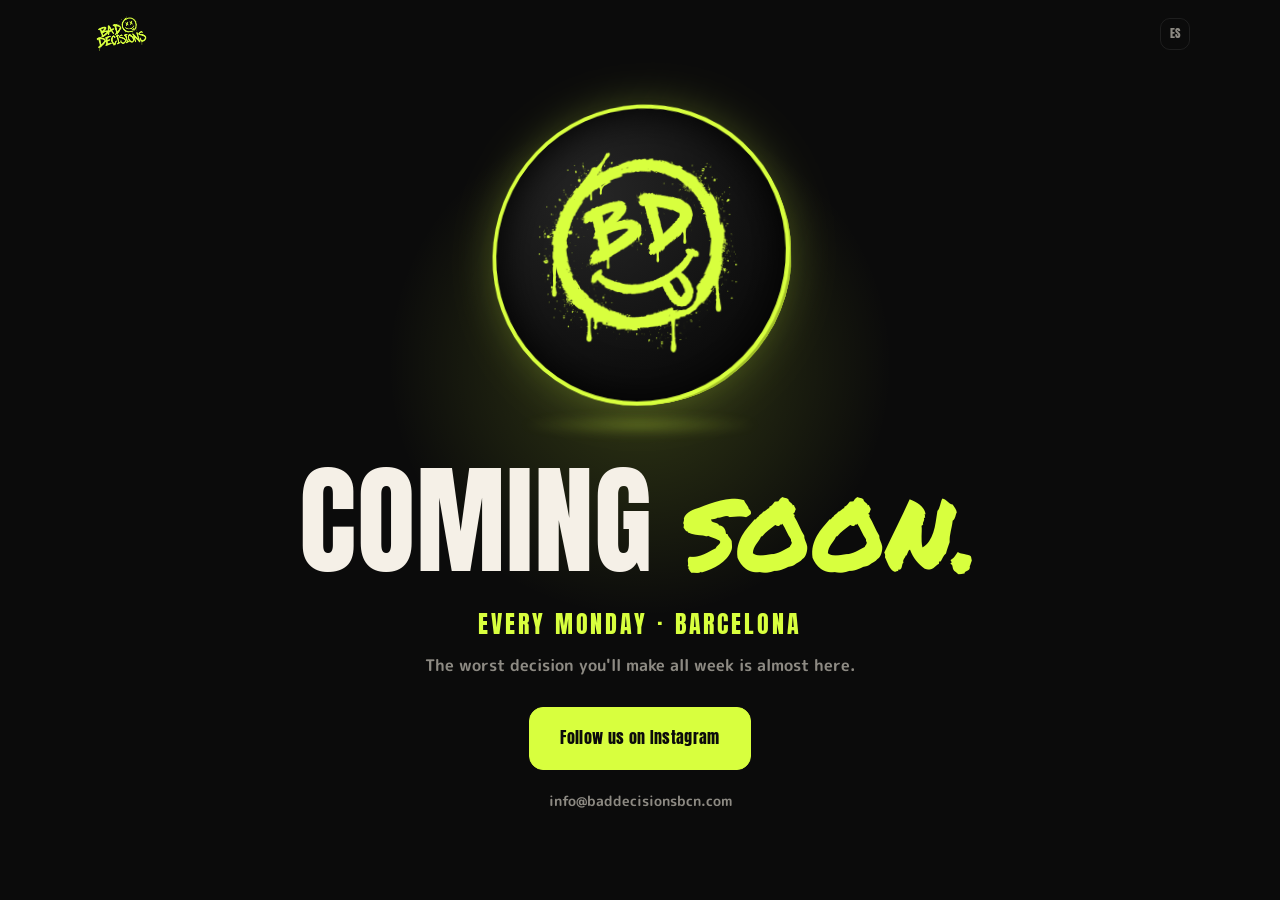
==== public/index.html @ 38d83b8d "Contact section on Info page, email in footer, JSON-LD and llms.txt Co-Authored-By: Claude Opus 5.5 " ====
<!doctype html>
<html lang="en" data-tickets="./#tickets">
<head>
<meta charset="utf-8">
<meta name="viewport" content="width=device-width,initial-scale=1">
<title>Bad Decisions · Monday nights in Barcelona · Coming soon</title>
<meta name="description" content="Bad Decisions: a new Monday night party in Barcelona. Throwbacks, bad decisions and good stories. Coming soon. Follow us on Instagram.">
<link rel="canonical" href="https://baddecisionsbcn.com/">
<link rel="alternate" hreflang="en" href="https://baddecisionsbcn.com/">
<link rel="alternate" hreflang="es" href="https://baddecisionsbcn.com/es/">
<link rel="alternate" hreflang="x-default" href="https://baddecisionsbcn.com/">
<meta name="theme-color" content="#0B0B0B">
<link rel="icon" type="image/png" sizes="32x32" href="assets/img/favicon-32.png">
<link rel="icon" type="image/png" sizes="192x192" href="assets/img/favicon-192.png">
<link rel="apple-touch-icon" href="assets/img/apple-touch-icon.png">
<meta property="og:type" content="website">
<meta property="og:site_name" content="Bad Decisions">
<meta property="og:locale" content="en_GB">
<meta property="og:url" content="https://baddecisionsbcn.com/">
<meta property="og:title" content="Bad Decisions · Monday nights in Barcelona · Coming soon">
<meta property="og:description" content="Bad Decisions: a new Monday night party in Barcelona. Throwbacks, bad decisions and good stories. Coming soon. Follow us on Instagram.">
<meta property="og:image" content="https://baddecisionsbcn.com/assets/img/og-image.png">
<meta property="og:image:width" content="1200"><meta property="og:image:height" content="630">
<meta name="twitter:card" content="summary_large_image">
<link rel="preload" href="assets/fonts/anton-400.woff2" as="font" type="font/woff2" crossorigin>
<link rel="preload" href="assets/fonts/mplus-rounded-700.woff2" as="font" type="font/woff2" crossorigin>
<link rel="stylesheet" href="assets/site.css">
<script type="application/ld+json">
{
 "@context": "https://schema.org",
 "@graph": [
  {
   "@type": "Organization",
   "@id": "https://baddecisionsbcn.com/#org",
   "name": "Bad Decisions",
   "url": "https://baddecisionsbcn.com/",
   "logo": "https://baddecisionsbcn.com/assets/img/logo-acid.png",
   "sameAs": [
    "https://www.instagram.com/baddecisionsbcn/"
   ],
   "slogan": "Bad decisions, good stories.",
   "email": "info@baddecisionsbcn.com",
   "contactPoint": {
    "@type": "ContactPoint",
    "contactType": "customer support",
    "email": "info@baddecisionsbcn.com",
    "availableLanguage": [
     "en",
     "es"
    ]
   }
  },
  {
   "@type": "WebSite",
   "@id": "https://baddecisionsbcn.com/#web",
   "name": "Bad Decisions",
   "url": "https://baddecisionsbcn.com/",
   "inLanguage": [
    "en",
    "es"
   ],
   "publisher": {
    "@id": "https://baddecisionsbcn.com/#org"
   }
  }
 ]
}
</script>
</head>
<body>
<header class="nav" id="nav">
  <div class="wrap">
    <span class="nav-logo"><img src="assets/img/logo-acid.png" alt="Bad Decisions" width="1000" height="600"></span>
    <a class="lang" style="margin-left:auto" href="es/" hreflang="es" lang="es" aria-label="Ver en castellano">ES</a>
  </div>
</header>
<main>
<section class="hero soon">
  <div class="floor" aria-hidden="true"></div>
  <div class="halo" aria-hidden="true"></div>
  <div class="wrap hero-inner">
    <div class="scene" id="scene" aria-label="3D Bad Decisions coin, drag to spin" role="img">
      <div class="coin" id="coin">
        <div class="face front"><img src="assets/img/smile-acid.png" alt="" width="650" height="640"></div>
        <div class="face back"><img src="assets/img/logo-acid.png" alt="" width="1000" height="600"></div>
      </div>
    </div>
    <div class="shadow" aria-hidden="true"></div>
    <h1>Coming <span class="brush">soon.</span></h1>
    <p class="soon-sub">Every Monday · Barcelona</p>
    <p class="soon-tag">The worst decision you'll make all week is almost here.</p>
    <div class="ctas"><a class="btn btn-list btn-xl" href="https://www.instagram.com/baddecisionsbcn/" target="_blank" rel="noopener">Follow us on Instagram</a></div>
    <p class="soon-mail"><a href="mailto:info@baddecisionsbcn.com">info@baddecisionsbcn.com</a></p>
  </div>
</section>
</main>
<script src="assets/site.js" defer></script>
</body>
</html>
---- public/assets/site.css ----
@font-face{font-family:'Anton';src:url(fonts/anton-400.woff2) format('woff2');font-weight:400;font-style:normal;font-display:swap}
@font-face{font-family:'M PLUS Rounded 1c';src:url(fonts/mplus-rounded-500.woff2) format('woff2');font-weight:500;font-style:normal;font-display:swap}
@font-face{font-family:'M PLUS Rounded 1c';src:url(fonts/mplus-rounded-700.woff2) format('woff2');font-weight:700;font-style:normal;font-display:swap}
@font-face{font-family:'M PLUS Rounded 1c';src:url(fonts/mplus-rounded-800.woff2) format('woff2');font-weight:800;font-style:normal;font-display:swap}
/* Accent font: Permanent Marker (Google Fonts, SIL Open Font License) */
@font-face{font-family:'BD Brush';src:url(fonts/permanent-marker-400.woff2) format('woff2');font-weight:400;font-style:normal;font-display:swap}
:root{
  --acid:#D8FF3E; --acid-d:#8FAA1F; --bg:#0B0B0B; --card:#151515; --line:#ffffff14; --cream:#F5F0E7; --mute:#8d8a83;
  --head:'Anton','Impact','Arial Narrow',sans-serif; --body:'M PLUS Rounded 1c',system-ui,sans-serif; --brush:'BD Brush','Anton','Impact',sans-serif;
}
*{box-sizing:border-box;margin:0;padding:0}
html{scroll-behavior:smooth;scroll-padding-top:72px}
body{background:var(--bg);color:var(--cream);font-family:var(--body);font-weight:700;line-height:1.6;overflow-x:hidden;font-synthesis:none;-webkit-font-smoothing:antialiased}
img{max-width:100%;height:auto;display:block}
[hidden]{display:none!important}
a{color:inherit}
button,input,select{font:inherit}
.wrap{width:min(1100px,100% - 32px);margin-inline:auto}
::selection{background:var(--acid);color:#000}

/* buttons */
.btn{display:inline-flex;align-items:center;justify-content:center;gap:.5em;border:1.5px solid var(--acid);background:transparent;color:var(--acid);
  font-family:var(--head);font-weight:400;font-size:.9rem;letter-spacing:.02em;padding:.95em 1.5em;border-radius:14px;cursor:pointer;text-decoration:none;
  transition:transform .2s,box-shadow .2s,background .2s,color .2s}
.btn:hover{transform:translateY(-2px);box-shadow:0 10px 30px -10px #d8ff3e88}
.btn:disabled{opacity:.3;cursor:not-allowed;transform:none;box-shadow:none}
.btn-list{background:var(--acid);color:#0b0b0b}
.btn-ticket{border-color:#ffffff40;color:var(--cream)}
.btn-ticket:hover{border-color:var(--cream)}
.btn-ghost{border-color:transparent;color:var(--mute)}
.btn-ghost:hover{color:var(--cream);box-shadow:none}
.btn-xl{font-size:1rem;padding:1.1em 1.9em}

/* nav */
.nav{position:fixed;inset:0 0 auto 0;z-index:50;transition:background .3s,border-color .3s;border-bottom:1px solid transparent}
.nav.solid{background:#0b0b0bdd;backdrop-filter:blur(10px);border-color:var(--line)}
.nav .wrap{display:flex;align-items:center;gap:20px;height:68px}
.nav-logo img{height:38px;width:auto}
.nav-links{display:flex;gap:26px;list-style:none;margin-left:auto}
.nav-links a{text-decoration:none;font-size:.9rem;color:var(--mute)}
.nav-links a:hover{color:var(--cream)}
.nav .btn{padding:.6em 1.1em;font-size:.8rem}
@media(max-width:760px){.nav-links{display:none}.nav .btn{margin-left:auto}}

/* hero */
.hero{position:relative;min-height:100svh;display:grid;place-items:center;overflow:hidden;isolation:isolate;padding:100px 0 60px}
.floor{position:absolute;left:-50%;right:-50%;bottom:-10%;height:62%;z-index:-2;transform:perspective(360px) rotateX(72deg);transform-origin:bottom;
  background-image:linear-gradient(#d8ff3e99 1.5px,transparent 1.5px),linear-gradient(90deg,#d8ff3e99 1.5px,transparent 1.5px);background-size:70px 70px;
  animation:floor 2.4s linear infinite;-webkit-mask-image:linear-gradient(to top,#000 25%,transparent 95%);mask-image:linear-gradient(to top,#000 25%,transparent 95%)}
@media(max-height:960px){.scroll{display:none}}
@keyframes floor{to{background-position:0 70px}}
.halo{position:absolute;z-index:-1;width:min(720px,120vw);aspect-ratio:1;border-radius:50%;background:radial-gradient(closest-side,#d8ff3e30,transparent 70%);top:50%;left:50%;translate:-50% -58%}
.hero-inner{text-align:center;display:flex;flex-direction:column;align-items:center}

/* 3D coin */
.scene{width:min(300px,64vw);aspect-ratio:1;perspective:1100px;cursor:grab;touch-action:pan-y;margin-bottom:26px}
.scene:active{cursor:grabbing}
.coin{position:relative;width:100%;height:100%;transform-style:preserve-3d;will-change:transform}
.coin > *{position:absolute;inset:0;border-radius:50%;backface-visibility:hidden}
.face{display:grid;place-items:center;background:radial-gradient(circle at 35% 30%,#262626,#0d0d0d 70%);border:4px solid var(--acid);
  box-shadow:inset 0 0 40px #000,0 0 50px -10px #d8ff3e66}
.face img{width:78%}
.face.back img{width:86%}
.edge{background:var(--acid-d);backface-visibility:visible!important}
.edge:nth-child(odd){background:#a6c52a}
.shadow{width:min(240px,50vw);height:22px;border-radius:50%;background:radial-gradient(closest-side,#d8ff3e40,transparent);margin:-12px auto 22px;filter:blur(4px);animation:breathe 3s ease-in-out infinite}
@keyframes breathe{50%{transform:scale(.8);opacity:.6}}
.hint{font-size:.72rem;color:var(--mute);letter-spacing:.1em;text-transform:uppercase;margin-bottom:22px}

.hero h1{font-family:var(--head);font-weight:400;font-size:clamp(2.8rem,8.5vw,6rem);line-height:1.04;letter-spacing:.005em;text-transform:uppercase;max-width:16ch}
.hero h1 span{color:var(--acid)}
.meta{display:flex;gap:10px;flex-wrap:wrap;justify-content:center;margin:22px 0 28px}
.chip{border:1px solid var(--line);background:#ffffff08;border-radius:999px;padding:8px 14px;font-size:.85rem}
.chip b{color:var(--acid);font-weight:700}
.ctas{display:flex;gap:12px;flex-wrap:wrap;justify-content:center}
.countdown{display:flex;gap:18px;justify-content:center;margin-top:30px;font-family:var(--head)}
.countdown div{text-align:center}
.countdown b{display:block;font-size:1.6rem;font-weight:700}
.countdown small{font-family:var(--body);font-size:.66rem;color:var(--mute);letter-spacing:.14em}
.scroll{position:absolute;bottom:22px;left:50%;translate:-50% 0;width:22px;height:36px;border:1.5px solid #ffffff40;border-radius:12px}
.scroll::after{content:"";position:absolute;left:50%;top:7px;width:4px;height:8px;border-radius:2px;background:var(--acid);translate:-50% 0;animation:sc 1.6s infinite}
@keyframes sc{to{transform:translateY(12px);opacity:0}}
@media (prefers-reduced-motion:reduce){.floor,.shadow,.scroll::after{animation:none}}

/* sections */
section{padding:110px 0 20px}
.eyebrow{font-size:.75rem;letter-spacing:.18em;text-transform:uppercase;color:var(--acid);font-weight:700}
.h2{font-family:var(--head);font-weight:400;font-size:clamp(2.4rem,6vw,4.2rem);line-height:1.08;letter-spacing:.005em;margin:10px 0 36px;text-transform:uppercase}
.h2 span{color:var(--mute)}
.js-reveal .reveal{opacity:0;transform:translateY(30px) rotateX(12deg);transition:opacity .7s,transform .7s}
.js-reveal .reveal.in{opacity:1;transform:none}
.tilt{transform-style:preserve-3d;transition:transform .25s ease-out}

/* steps */
.steps{display:grid;grid-template-columns:repeat(3,1fr);gap:18px;perspective:1000px}
@media(max-width:820px){.steps{grid-template-columns:1fr}}
.step{background:var(--card);border:1px solid var(--line);border-radius:22px;padding:28px;position:relative;overflow:hidden}
.step .n{font-family:var(--head);font-weight:400;font-size:4rem;line-height:1;color:transparent;-webkit-text-stroke:1.5px var(--acid);transform:translateZ(40px)}
.step h3{font-family:var(--head);font-weight:400;font-size:1.15rem;margin:14px 0 6px;transform:translateZ(30px)}
.step p{color:var(--mute);font-size:.95rem;transform:translateZ(20px)}
.step a{color:var(--acid);font-weight:700;text-decoration:none;font-size:.9rem;display:inline-block;margin-top:14px}
.step::after{content:"";position:absolute;inset:auto -40px -40px auto;width:140px;height:140px;border-radius:50%;background:radial-gradient(closest-side,#d8ff3e22,transparent)}

/* dates */
.dates{display:grid;grid-template-columns:1.15fr 1fr;gap:24px;align-items:start}
@media(max-width:900px){.dates{grid-template-columns:1fr}}
#event-list{display:grid;gap:10px;perspective:1000px}
.ev{display:grid;grid-template-columns:64px 1fr auto;gap:16px;align-items:center;background:var(--card);border:1px solid var(--line);border-radius:18px;padding:14px 16px}
.ev:hover{border-color:#d8ff3e55}
@media(max-width:560px){.ev{grid-template-columns:56px 1fr}.ev-actions{grid-column:1/-1}.ev-actions .btn{flex:1}}
.ev-date{display:flex;flex-direction:column;align-items:center;line-height:1;background:#0b0b0b;border-radius:12px;padding:8px 0;border:1px solid var(--line)}
.ev-dow{font-size:.6rem;letter-spacing:.14em;color:var(--mute)}
.ev-day{font-family:var(--head);font-weight:400;font-size:1.5rem;color:var(--acid);margin:3px 0}
.ev-mon{font-size:.62rem;letter-spacing:.14em}
.ev-name{font-family:var(--head);font-weight:400;font-size:1rem}
.ev-name small{font-family:var(--body);font-size:.65rem;color:var(--mute);border:1px solid var(--line);border-radius:999px;padding:1px 7px;vertical-align:middle}
.ev-tag{font-size:.85rem;color:var(--mute)}
.ev-meta{font-size:.75rem;color:var(--mute)}
.ev-meta span{color:var(--acid);font-weight:700}
.ev-actions{display:flex;gap:8px}
.ev .btn{font-size:.72rem;padding:.7em 1em;border-radius:10px}
.ev.is-tbc{opacity:.5}

.cal-card{background:var(--card);border:1px solid var(--line);border-radius:22px;padding:20px;position:sticky;top:90px}
.cal-head{display:flex;align-items:center;justify-content:space-between;margin-bottom:14px}
.cal-title{font-family:var(--head);font-weight:400;font-size:1.15rem}
.cal-title span{color:var(--mute);font-weight:500}
.cal-nav{width:38px;height:38px;border-radius:12px;border:1px solid var(--line);background:#0b0b0b;color:var(--cream);cursor:pointer}
.cal-nav:hover:not(:disabled){border-color:var(--acid);color:var(--acid)}
.cal-nav:disabled{opacity:.25;cursor:default}
.cal-grid{display:grid;grid-template-columns:repeat(7,1fr);gap:4px}
.cal-dow{text-align:center;font-size:.62rem;letter-spacing:.1em;color:var(--mute);padding:4px 0}
.cal-dow.is-mon{color:var(--acid)}
.cal-day{aspect-ratio:1;border:0;border-radius:10px;background:none;color:#ffffff30;display:grid;place-items:center;font-size:.85rem;min-width:0}
.cal-day .lbl{display:none}
.cal-day.is-event{color:var(--cream);background:#ffffff0d;cursor:pointer;transition:transform .2s,background .2s}
.cal-day.is-event:hover{transform:translateY(-2px) scale(1.08);background:#d8ff3e33}
.cal-day.is-special{background:var(--acid);color:#0b0b0b;font-weight:700}
.cal-day.is-tbc{background:repeating-linear-gradient(45deg,#d8ff3e66 0 4px,transparent 4px 8px)}
.cal-day.is-selected{box-shadow:0 0 0 2px var(--bg),0 0 0 4px var(--acid)}
#event-detail{border-top:1px solid var(--line);margin-top:16px;padding-top:16px}
.det-kicker{font-size:.7rem;letter-spacing:.12em;color:var(--acid);text-transform:uppercase;font-weight:700}
.det-name{font-family:var(--head);font-weight:400;font-size:1.5rem;margin:6px 0 2px}
.det-name small{font-family:var(--body);font-size:.7rem;color:var(--mute);border:1px solid var(--line);border-radius:999px;padding:1px 8px;vertical-align:middle}
.det-tag{color:var(--cream)}
.det-note{color:var(--mute);font-size:.88rem}
.det-count{font-size:.85rem;color:var(--mute);margin-top:8px}
.det-count b{color:var(--acid)}
.det-actions{display:flex;flex-wrap:wrap;gap:8px;margin-top:14px}
.det-actions .btn{font-size:.75rem;padding:.75em 1.1em;border-radius:10px}

/* tickets / prices */
.price-card{background:linear-gradient(160deg,#171717,#0e0e0e);border:1px solid var(--line);border-radius:28px;padding:clamp(22px,5vw,48px);position:relative;overflow:hidden}
.price-card::before{content:"";position:absolute;width:420px;height:420px;right:-160px;top:-160px;border-radius:50%;background:radial-gradient(closest-side,#d8ff3e1f,transparent)}
.prices{display:grid;grid-template-columns:repeat(3,1fr);gap:14px;margin:6px 0 28px;perspective:1000px}
@media(max-width:820px){.prices{grid-template-columns:1fr}}
.price{background:#0b0b0b;border:1px solid var(--line);border-radius:20px;padding:22px}
.price.is-hot{border-color:var(--acid);box-shadow:0 0 40px -18px #d8ff3e88}
.price small{font-size:.7rem;letter-spacing:.14em;text-transform:uppercase;color:var(--mute);font-weight:700}
.price b{display:block;font-family:var(--head);font-weight:400;font-size:clamp(1.8rem,4vw,2.4rem);color:var(--acid);line-height:1.1;margin:8px 0 6px}
.price p{color:var(--mute);font-size:.9rem}
.price-note{color:var(--mute);font-size:.82rem;margin-top:16px}
.ev-actions a.btn,.det-actions a.btn{text-decoration:none}
.ev.is-special{border-color:#d8ff3e55}
.ev.is-special .ev-date{background:var(--acid);border-color:var(--acid)}
.ev.is-special .ev-day,.ev.is-special .ev-dow,.ev.is-special .ev-mon{color:#0b0b0b}
.ev.is-past{opacity:.4}
.lang{font-family:var(--head);font-weight:400;font-size:.75rem;text-decoration:none;color:var(--mute);border:1px solid var(--line);border-radius:10px;padding:.45em .7em}
.lang:hover{color:var(--acid);border-color:var(--acid)}
@media(max-width:760px){.nav .lang{margin-left:auto}.nav .lang + .btn{margin-left:0}}
/* music */
.genres{display:grid;grid-template-columns:repeat(4,1fr);gap:14px;perspective:1000px}
@media(max-width:820px){.genres{grid-template-columns:1fr 1fr}}
.genre{background:var(--card);border:1px solid var(--line);border-radius:20px;padding:24px 20px;min-height:170px;display:flex;flex-direction:column;justify-content:space-between}
.genre:hover{border-color:#d8ff3e55}
.genre .ic{font-size:1.6rem;transform:translateZ(30px)}
.genre h3{font-family:var(--head);font-weight:400;font-size:1rem;transform:translateZ(24px)}
.genre p{color:var(--mute);font-size:.82rem}
.quote{text-align:center;font-family:var(--head);font-weight:400;font-size:clamp(1rem,2.4vw,1.4rem);color:var(--mute);margin-top:34px}
.quote span{color:var(--acid)}

/* info */
.info{display:grid;grid-template-columns:1fr 1.3fr;gap:24px}
@media(max-width:900px){.info{grid-template-columns:1fr}}
.where{background:var(--card);border:1px solid var(--line);border-radius:22px;padding:26px}
.where h3{font-family:var(--head);font-weight:400;font-size:1.5rem}
.where p{color:var(--mute);margin:6px 0 16px}
.facts{display:grid;grid-template-columns:1fr 1fr;gap:10px;margin-bottom:18px}
.facts div{background:#0b0b0b;border:1px solid var(--line);border-radius:14px;padding:12px}
.facts b{display:block;font-family:var(--head);font-weight:400;color:var(--acid)}
.facts small{font-size:.7rem;color:var(--mute)}
details{border-bottom:1px solid var(--line);padding:18px 4px}
summary{cursor:pointer;list-style:none;display:flex;justify-content:space-between;gap:16px;font-weight:700}
summary::after{content:"+";color:var(--acid);font-size:1.3rem;line-height:1;transition:rotate .25s}
details[open] summary::after{rotate:45deg}
details p{color:var(--mute);margin-top:8px;font-size:.95rem}

footer{margin-top:110px;border-top:1px solid var(--line);padding:56px 0 30px;text-align:center}
footer img{width:110px;margin:0 auto 18px;animation:float 4s ease-in-out infinite}
@keyframes float{50%{transform:translateY(-10px) rotate(6deg)}}
footer h2{font-family:var(--head);font-weight:400;font-size:clamp(1.4rem,4vw,2.4rem);text-transform:uppercase}
footer h2 span{color:var(--acid)}
.socials{display:flex;gap:10px;justify-content:center;margin-top:20px}
.socials a{border:1px solid var(--line);border-radius:999px;padding:8px 18px;text-decoration:none;font-size:.85rem}
.socials a:hover{border-color:var(--acid);color:var(--acid)}
.legal{margin-top:34px;font-size:.72rem;color:var(--mute)}

.mcta{display:none}
@media(max-width:760px){.mcta{display:flex;gap:8px;position:fixed;left:12px;right:12px;bottom:12px;z-index:60}.mcta .btn{flex:1;padding:1em .5em}.mcta .btn-ticket{background:#0b0b0bee;backdrop-filter:blur(8px)}footer{padding-bottom:100px}}
.bd-toast{position:fixed;left:50%;bottom:86px;transform:translate(-50%,30px);background:#1c1c1c;border:1px solid var(--acid);color:var(--cream);border-radius:14px;padding:12px 18px;font-size:.88rem;
  opacity:0;pointer-events:none;transition:.3s;z-index:99;max-width:calc(100% - 32px);text-align:center}
.bd-toast.show{opacity:1;transform:translate(-50%,0)}

/* ---- v3 additions ---- */
.brush{font-family:var(--brush);font-weight:400;letter-spacing:0;text-transform:none}
.nav-links a[aria-current=page]{color:var(--acid)}
.lede{color:var(--mute);max-width:620px;font-size:1.05rem;margin:-18px 0 32px}
.genres{grid-template-columns:repeat(3,1fr)}
@media(max-width:820px){.genres{grid-template-columns:1fr}}
.more{margin-top:22px}
.more a{color:var(--acid);text-decoration:none;font-weight:800}
.page-hero{padding:150px 0 10px}
.page-hero h1{font-family:var(--head);font-weight:400;font-size:clamp(2.8rem,8vw,5.6rem);line-height:1.06;text-transform:uppercase;letter-spacing:.005em;max-width:18ch}
.page-hero h1 span{color:var(--acid)}
.page-hero .lede{margin:22px 0 0;font-size:1.1rem}
.prose{max-width:720px}
.prose h2{font-family:var(--head);font-weight:400;font-size:clamp(1.8rem,4vw,2.6rem);text-transform:uppercase;line-height:1.1;margin:56px 0 14px;letter-spacing:.005em}
.prose h2 span{color:var(--acid)}
.prose p,.prose li{color:#d9d4ca;font-weight:500;font-size:1.05rem}
.prose p+p{margin-top:14px}
.prose ul{margin:12px 0 0 1.1em;display:grid;gap:8px}
.prose strong{color:var(--cream);font-weight:800}
.prose a{color:var(--acid)}
.answer{background:var(--card);border:1px solid #d8ff3e55;border-radius:22px;padding:24px 26px;margin-top:34px}
.answer p{color:var(--cream);font-weight:700}
.timeline{list-style:none;margin:16px 0 0!important;padding:0;display:grid;gap:10px}
.timeline li{display:grid;grid-template-columns:86px 1fr;gap:14px;background:var(--card);border:1px solid var(--line);border-radius:16px;padding:14px 16px}
.timeline b{font-family:var(--head);font-weight:400;font-size:1.3rem;color:var(--acid);letter-spacing:.02em}
.cta-band{margin-top:64px;text-align:center;background:linear-gradient(160deg,#171717,#0e0e0e);border:1px solid var(--line);border-radius:28px;padding:40px 22px}
.cta-band h2{font-family:var(--head);font-weight:400;font-size:clamp(2rem,5vw,3.2rem);text-transform:uppercase;line-height:1.08}
.cta-band h2 span{color:var(--acid)}
.cta-band .ctas{margin-top:22px}
.foot-links{display:flex;gap:16px;justify-content:center;flex-wrap:wrap;margin-top:22px;font-size:.85rem}
.foot-links a{color:var(--mute);text-decoration:none}
.foot-links a:hover{color:var(--acid)}

/* coming soon */
.hero.soon h1{font-size:clamp(3.4rem,11vw,7.5rem)}
.soon-sub{margin-top:18px;font-family:var(--head);font-size:clamp(1.1rem,2.6vw,1.5rem);letter-spacing:.12em;text-transform:uppercase;color:var(--acid)}
.soon-tag{margin:10px 0 28px;color:var(--mute);max-width:46ch}

/* mobile: the sticky bottom bar carries the CTAs, so the hero drops its own and the page tightens up */
@media(max-width:760px){
  .hero{min-height:auto;padding:96px 0 28px}
  .hero .ctas{display:none}
  .hero .countdown{margin-top:22px}
  .hero .scroll{display:none}
  .scene{width:min(240px,54vw);margin-bottom:14px}
  .hero h1{font-size:clamp(2.5rem,11vw,3.4rem)}
  .meta{margin:18px 0 6px}
  section{padding:64px 0 10px}
  .h2{margin:8px 0 24px}
  .page-hero{padding:110px 0 0}
  footer{margin-top:64px}
}

/* share buttons */
.share-link{display:inline-flex;align-items:center;gap:.55em;margin-top:14px;padding:.6em 1.05em;border:1.5px solid var(--acid);border-radius:999px;background:transparent;color:var(--acid);font-family:var(--body);font-weight:800;font-size:.9rem;cursor:pointer;transition:background .2s,color .2s,transform .2s}
.share-link:hover{background:var(--acid);color:#0b0b0b;transform:translateY(-2px)}
.share-inline{display:inline-flex;align-items:center;gap:.45em}
.ico{flex:none}

/* bigger countdown + less gap after the hero */
.countdown{gap:clamp(18px,3vw,34px);margin-top:36px}
.countdown b{font-size:clamp(2.4rem,5.5vw,3.6rem);line-height:1}
.countdown small{font-size:.72rem;display:block;margin-top:6px}
.hero{min-height:auto;padding-bottom:30px}
.hero + section{padding-top:60px}
@media(max-width:760px){.countdown b{font-size:2.3rem}.hero + section{padding-top:44px}}
.hero .scroll{display:none}

/* no confirmed dates left */
.cd-soon{font-family:var(--head);font-size:clamp(1.6rem,4vw,2.4rem);text-transform:uppercase;color:var(--acid);letter-spacing:.02em}
.soon-box{background:var(--card);border:1px dashed #d8ff3e66;border-radius:18px;padding:22px;display:grid;gap:6px}
.soon-box b{font-family:var(--head);font-weight:400;font-size:1.4rem;text-transform:uppercase}
.soon-box a{color:var(--acid);font-weight:800;text-decoration:none}

/* venue chip links to maps */
a.chip-link{color:inherit;text-decoration:none;transition:border-color .2s,background .2s}
a.chip-link:hover,a.chip-link:focus-visible{border-color:var(--acid);background:#d8ff3e14}
a.chip-link:active{transform:scale(.96);border-color:var(--acid);background:#d8ff3e14}
/* touch screens have no hover: show the link cue all the time */
@media (hover:none){
  a.chip-link{border-color:#d8ff3e66}
}

/* contact */
#contact{padding-top:30px}
.contact-intro{color:var(--mute);max-width:60ch;margin:-18px 0 26px}
.contact-grid{display:grid;grid-template-columns:repeat(3,1fr);gap:14px}
.contact-card{background:var(--card);border:1px solid var(--line);border-radius:20px;padding:22px;text-decoration:none;color:inherit;display:flex;flex-direction:column;gap:6px;transition:border-color .2s,transform .2s}
.contact-card b{font-family:var(--head);font-weight:400;font-size:1.35rem;text-transform:uppercase;letter-spacing:.01em}
.contact-card p{color:var(--mute);font-size:.92rem;flex:1}
.contact-card span{color:var(--acid);font-weight:800;font-size:.9rem}
.contact-card:hover,.contact-card:focus-visible{border-color:var(--acid);transform:translateY(-2px)}
.contact-card.ig{border-style:dashed}
.contact-mail{margin-top:22px;text-align:center}
.contact-mail a{color:var(--acid);font-weight:800;text-decoration:none;font-size:1.05rem}
.soon-mail{margin-top:18px}
.soon-mail a{color:var(--mute);text-decoration:none;font-size:.9rem}
.soon-mail a:hover{color:var(--acid)}
@media (max-width:900px){.contact-grid{grid-template-columns:1fr 1fr}}
@media (max-width:560px){.contact-grid{grid-template-columns:1fr}.socials{flex-wrap:wrap}}
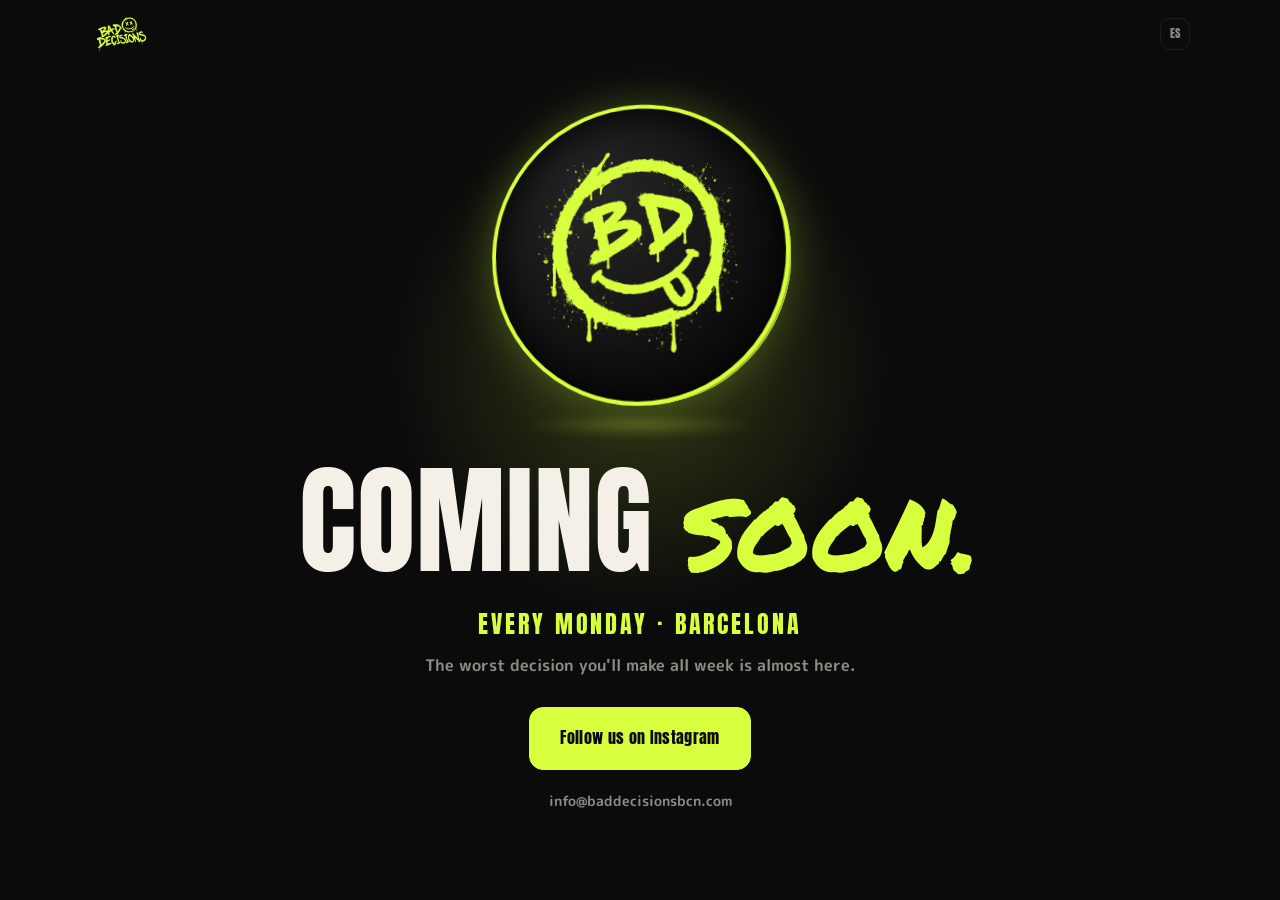
==== commit 2314382b: "Technical SEO: WebP images, 404 page, cache and security headers, breadcrumbs, shorter descriptions;" ====
--- a/public/index.html
+++ b/public/index.html
@@ -10,7 +10,10 @@
 <link rel="alternate" hreflang="es" href="https://baddecisionsbcn.com/es/">
 <link rel="alternate" hreflang="x-default" href="https://baddecisionsbcn.com/">
 <meta name="theme-color" content="#0B0B0B">
+<link rel="icon" href="favicon.ico" sizes="48x48">
 <link rel="icon" type="image/png" sizes="32x32" href="assets/img/favicon-32.png">
+<link rel="icon" type="image/png" sizes="48x48" href="assets/img/favicon-48.png">
+<link rel="icon" type="image/png" sizes="96x96" href="assets/img/favicon-96.png">
 <link rel="icon" type="image/png" sizes="192x192" href="assets/img/favicon-192.png">
 <link rel="apple-touch-icon" href="assets/img/apple-touch-icon.png">
 <meta property="og:type" content="website">
@@ -24,7 +27,7 @@
 <meta name="twitter:card" content="summary_large_image">
 <link rel="preload" href="assets/fonts/anton-400.woff2" as="font" type="font/woff2" crossorigin>
 <link rel="preload" href="assets/fonts/mplus-rounded-700.woff2" as="font" type="font/woff2" crossorigin>
-<link rel="stylesheet" href="assets/site.css">
+<link rel="stylesheet" href="assets/site.css?v=9d1b521f">
 <script type="application/ld+json">
 {
  "@context": "https://schema.org",
@@ -70,7 +73,7 @@
 <body>
 <header class="nav" id="nav">
   <div class="wrap">
-    <span class="nav-logo"><img src="assets/img/logo-acid.png" alt="Bad Decisions" width="1000" height="600"></span>
+    <span class="nav-logo"><img src="assets/img/logo-acid-nav.webp" alt="Bad Decisions" width="200" height="120"></span>
     <a class="lang" style="margin-left:auto" href="es/" hreflang="es" lang="es" aria-label="Ver en castellano">ES</a>
   </div>
 </header>
@@ -81,8 +84,8 @@
   <div class="wrap hero-inner">
     <div class="scene" id="scene" aria-label="3D Bad Decisions coin, drag to spin" role="img">
       <div class="coin" id="coin">
-        <div class="face front"><img src="assets/img/smile-acid.png" alt="" width="650" height="640"></div>
-        <div class="face back"><img src="assets/img/logo-acid.png" alt="" width="1000" height="600"></div>
+        <div class="face front"><img src="assets/img/smile-acid.webp" alt="" width="650" height="640" fetchpriority="high"></div>
+        <div class="face back"><img src="assets/img/logo-acid.webp" alt="" width="640" height="384"></div>
       </div>
     </div>
     <div class="shadow" aria-hidden="true"></div>
@@ -94,6 +97,6 @@
   </div>
 </section>
 </main>
-<script src="assets/site.js" defer></script>
+<script src="assets/site.js?v=30afd12f" defer></script>
 </body>
 </html>
--- a/public/assets/site.css
+++ b/public/assets/site.css
@@ -252,7 +252,7 @@
 /* mobile: the sticky bottom bar carries the CTAs, so the hero drops its own and the page tightens up */
 @media(max-width:760px){
   .hero{min-height:auto;padding:96px 0 28px}
-  .hero .ctas{display:none}
+  .hero:not(.soon) .ctas{display:none}
   .hero .countdown{margin-top:22px}
   .hero .scroll{display:none}
   .scene{width:min(240px,54vw);margin-bottom:14px}
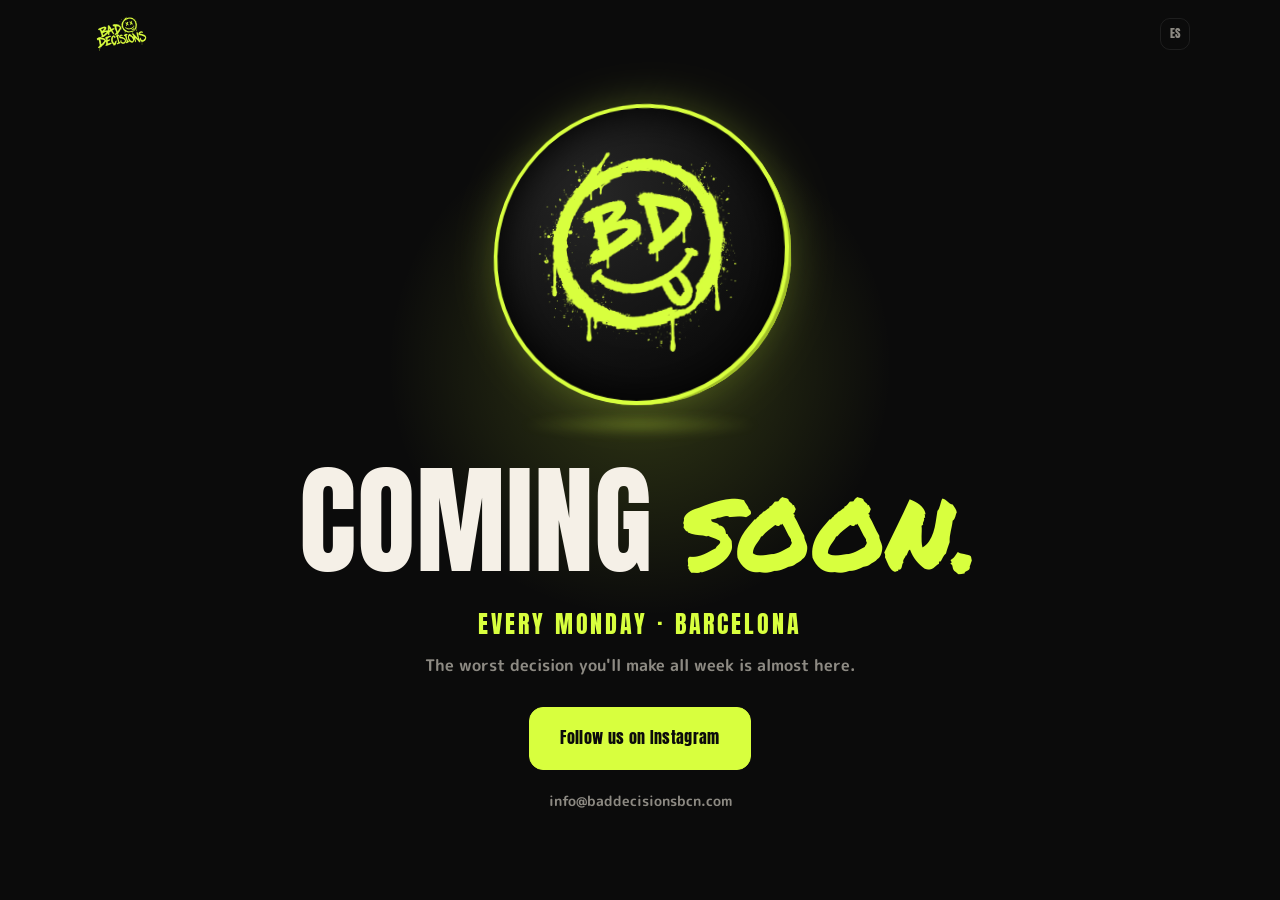
==== commit 16df02c2: "On-brand OG image, event images 1:1/4:3/16:9, richer meta and JSON-LD Co-Authored-By: Claude Opus 5." ====
--- a/public/index.html
+++ b/public/index.html
@@ -19,11 +19,13 @@
 <meta property="og:type" content="website">
 <meta property="og:site_name" content="Bad Decisions">
 <meta property="og:locale" content="en_GB">
+<meta property="og:locale:alternate" content="es_ES">
 <meta property="og:url" content="https://baddecisionsbcn.com/">
 <meta property="og:title" content="Bad Decisions · Monday nights in Barcelona · Coming soon">
 <meta property="og:description" content="Bad Decisions: a new Monday night party in Barcelona. Throwbacks, bad decisions and good stories. Coming soon. Follow us on Instagram.">
 <meta property="og:image" content="https://baddecisionsbcn.com/assets/img/og-image.png">
 <meta property="og:image:width" content="1200"><meta property="og:image:height" content="630">
+<meta property="og:image:alt" content="Bad Decisions · Every Monday at Sala Apolo, Barcelona">
 <meta name="twitter:card" content="summary_large_image">
 <link rel="preload" href="assets/fonts/anton-400.woff2" as="font" type="font/woff2" crossorigin>
 <link rel="preload" href="assets/fonts/mplus-rounded-700.woff2" as="font" type="font/woff2" crossorigin>
@@ -36,7 +38,10 @@
    "@type": "Organization",
    "@id": "https://baddecisionsbcn.com/#org",
    "name": "Bad Decisions",
+   "alternateName": "Bad Decisions BCN",
    "url": "https://baddecisionsbcn.com/",
+   "image": "https://baddecisionsbcn.com/assets/img/event-1x1.jpg",
+   "description": "Monday night party in Barcelona, every Monday at Sala Apolo.",
    "logo": "https://baddecisionsbcn.com/assets/img/logo-acid.png",
    "sameAs": [
     "https://www.instagram.com/baddecisionsbcn/"
@@ -57,6 +62,10 @@
    "@type": "WebSite",
    "@id": "https://baddecisionsbcn.com/#web",
    "name": "Bad Decisions",
+   "alternateName": [
+    "Bad Decisions BCN",
+    "Bad Decisions Barcelona"
+   ],
    "url": "https://baddecisionsbcn.com/",
    "inLanguage": [
     "en",
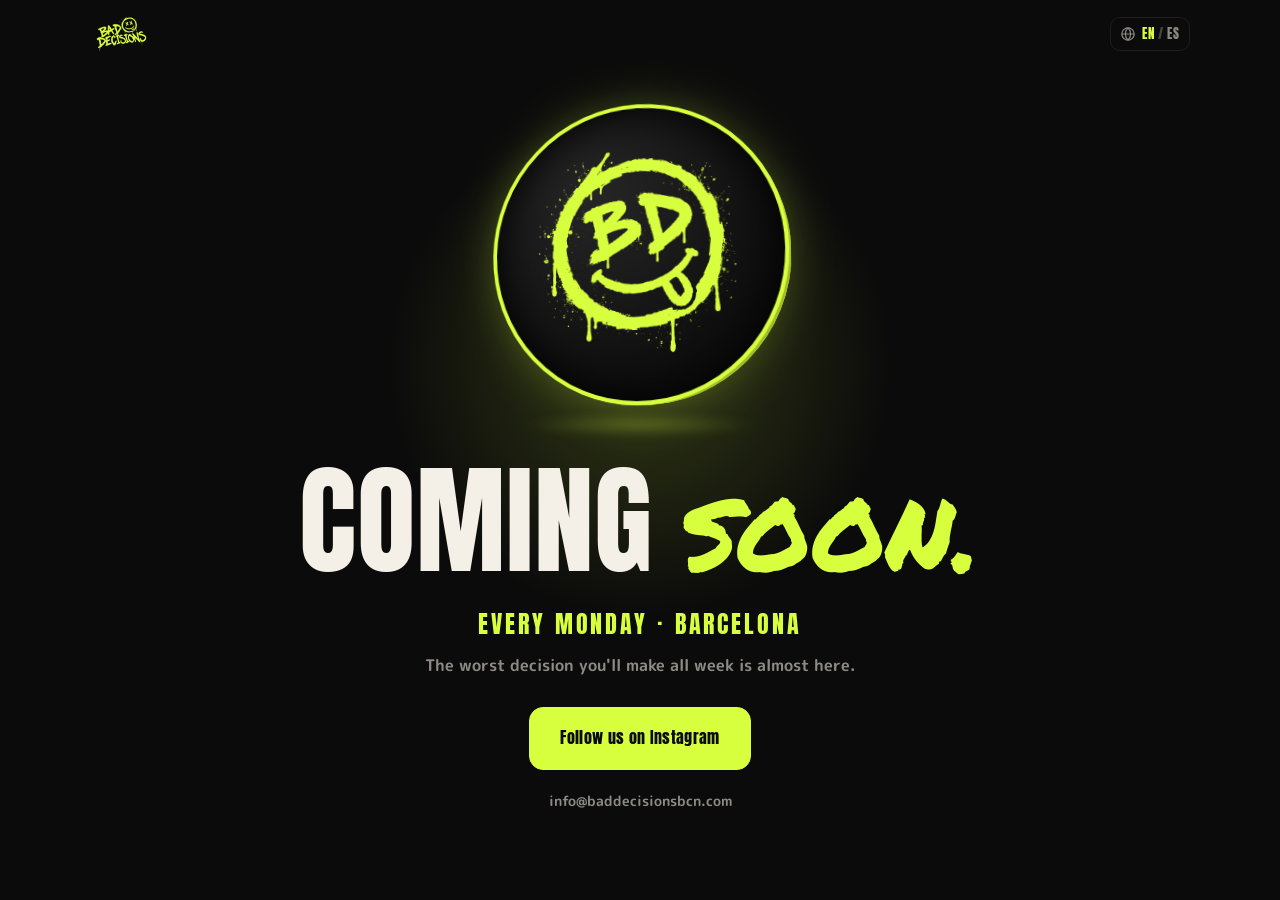
==== commit aada0ef0: "Language switch: globe icon + EN / ES with the active language highlighted Co-Authored-By: Claude Op" ====
--- a/public/index.html
+++ b/public/index.html
@@ -29,7 +29,7 @@
 <meta name="twitter:card" content="summary_large_image">
 <link rel="preload" href="assets/fonts/anton-400.woff2" as="font" type="font/woff2" crossorigin>
 <link rel="preload" href="assets/fonts/mplus-rounded-700.woff2" as="font" type="font/woff2" crossorigin>
-<link rel="stylesheet" href="assets/site.css?v=9d1b521f">
+<link rel="stylesheet" href="assets/site.css?v=66403cda">
 <script type="application/ld+json">
 {
  "@context": "https://schema.org",
@@ -83,7 +83,7 @@
 <header class="nav" id="nav">
   <div class="wrap">
     <span class="nav-logo"><img src="assets/img/logo-acid-nav.webp" alt="Bad Decisions" width="200" height="120"></span>
-    <a class="lang" style="margin-left:auto" href="es/" hreflang="es" lang="es" aria-label="Ver en castellano">ES</a>
+    <a class="lang" style="margin-left:auto" href="es/" hreflang="es" lang="es" aria-label="Ver en castellano"><svg class="lang-globe" viewBox="0 0 24 24" width="16" height="16" aria-hidden="true" fill="none" stroke="currentColor" stroke-width="1.8" stroke-linecap="round"><circle cx="12" cy="12" r="9.2"/><path d="M2.8 12h18.4M12 2.8c2.6 2.6 3.9 5.6 3.9 9.2s-1.3 6.6-3.9 9.2M12 2.8C9.4 5.4 8.1 8.4 8.1 12s1.3 6.6 3.9 9.2"/></svg><span><b>EN</b><i>/</i>ES</span></a>
   </div>
 </header>
 <main>
--- a/public/assets/site.css
+++ b/public/assets/site.css
@@ -165,8 +165,11 @@
 .ev.is-special .ev-date{background:var(--acid);border-color:var(--acid)}
 .ev.is-special .ev-day,.ev.is-special .ev-dow,.ev.is-special .ev-mon{color:#0b0b0b}
 .ev.is-past{opacity:.4}
-.lang{font-family:var(--head);font-weight:400;font-size:.75rem;text-decoration:none;color:var(--mute);border:1px solid var(--line);border-radius:10px;padding:.45em .7em}
-.lang:hover{color:var(--acid);border-color:var(--acid)}
+.lang{display:inline-flex;align-items:center;gap:.45em;font-family:var(--head);font-weight:400;font-size:.8rem;letter-spacing:.04em;text-decoration:none;color:var(--mute);border:1px solid var(--line);border-radius:10px;padding:.45em .75em;white-space:nowrap}
+.lang-globe{flex:none}
+.lang b{font-weight:400;color:var(--acid)}
+.lang i{font-style:normal;opacity:.45;margin:0 .3em}
+.lang:hover{color:var(--cream,#F5F0E7);border-color:var(--acid)}
 @media(max-width:760px){.nav .lang{margin-left:auto}.nav .lang + .btn{margin-left:0}}
 /* music */
 .genres{display:grid;grid-template-columns:repeat(4,1fr);gap:14px;perspective:1000px}
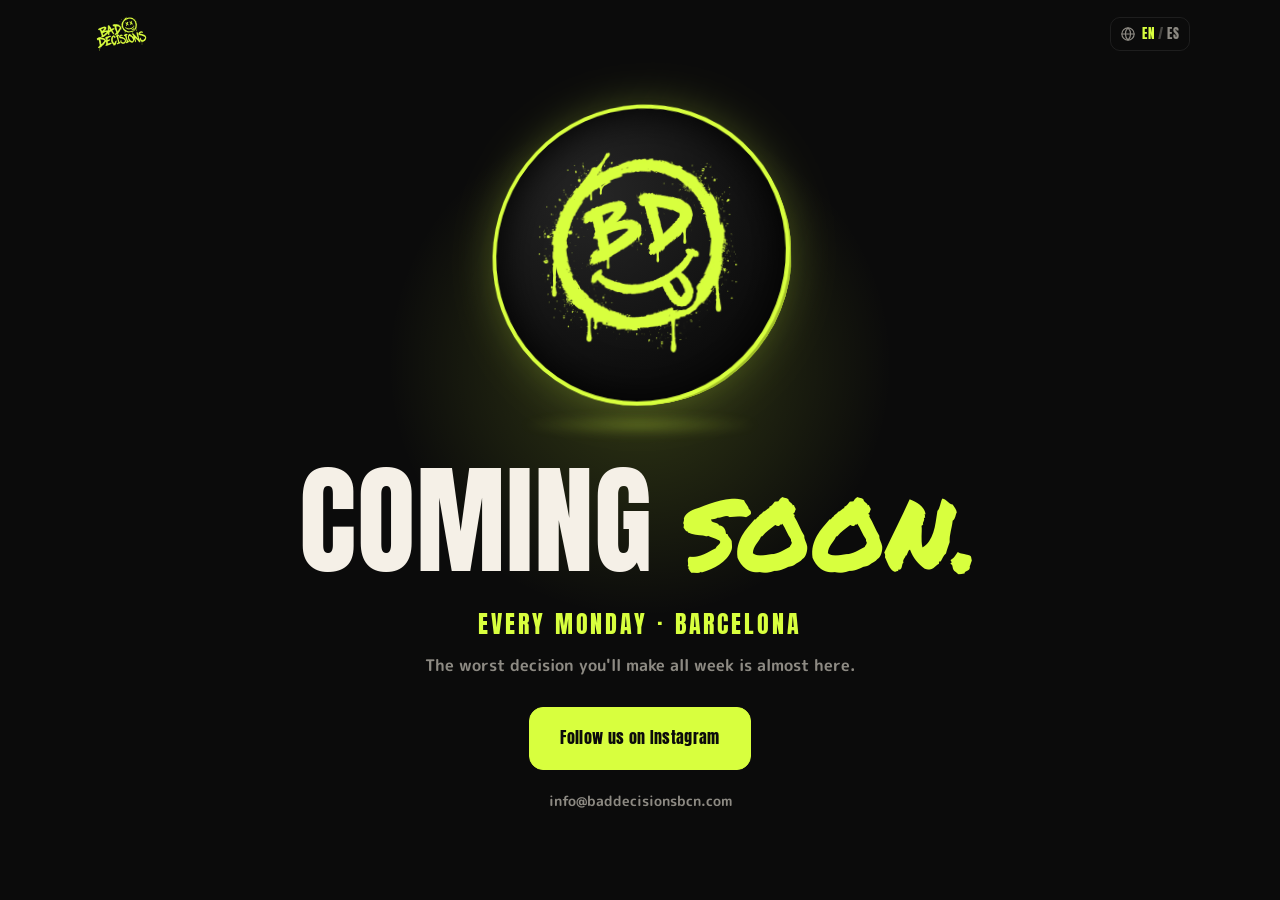
==== commit 8eeffc81: "Legal notice and privacy policy (EN/ES) with placeholders for company data Co-Authored-By: Claude Op" ====
--- a/public/index.html
+++ b/public/index.html
@@ -29,7 +29,7 @@
 <meta name="twitter:card" content="summary_large_image">
 <link rel="preload" href="assets/fonts/anton-400.woff2" as="font" type="font/woff2" crossorigin>
 <link rel="preload" href="assets/fonts/mplus-rounded-700.woff2" as="font" type="font/woff2" crossorigin>
-<link rel="stylesheet" href="assets/site.css?v=66403cda">
+<link rel="stylesheet" href="assets/site.css?v=f35dfada">
 <script type="application/ld+json">
 {
  "@context": "https://schema.org",
--- a/public/assets/site.css
+++ b/public/assets/site.css
@@ -234,6 +234,10 @@
 .prose ul{margin:12px 0 0 1.1em;display:grid;gap:8px}
 .prose strong{color:var(--cream);font-weight:800}
 .prose a{color:var(--acid)}
+.prose mark.todo{background:#d8ff3e22;color:var(--acid);border:1px dashed var(--acid);border-radius:6px;padding:0 .3em}
+.legal-prose h2{font-size:clamp(1.4rem,3vw,1.9rem);margin-top:40px}
+.legal-prose em{color:var(--mute);font-style:normal;font-size:.9rem}
+footer .legal a{color:inherit}
 .answer{background:var(--card);border:1px solid #d8ff3e55;border-radius:22px;padding:24px 26px;margin-top:34px}
 .answer p{color:var(--cream);font-weight:700}
 .timeline{list-style:none;margin:16px 0 0!important;padding:0;display:grid;gap:10px}
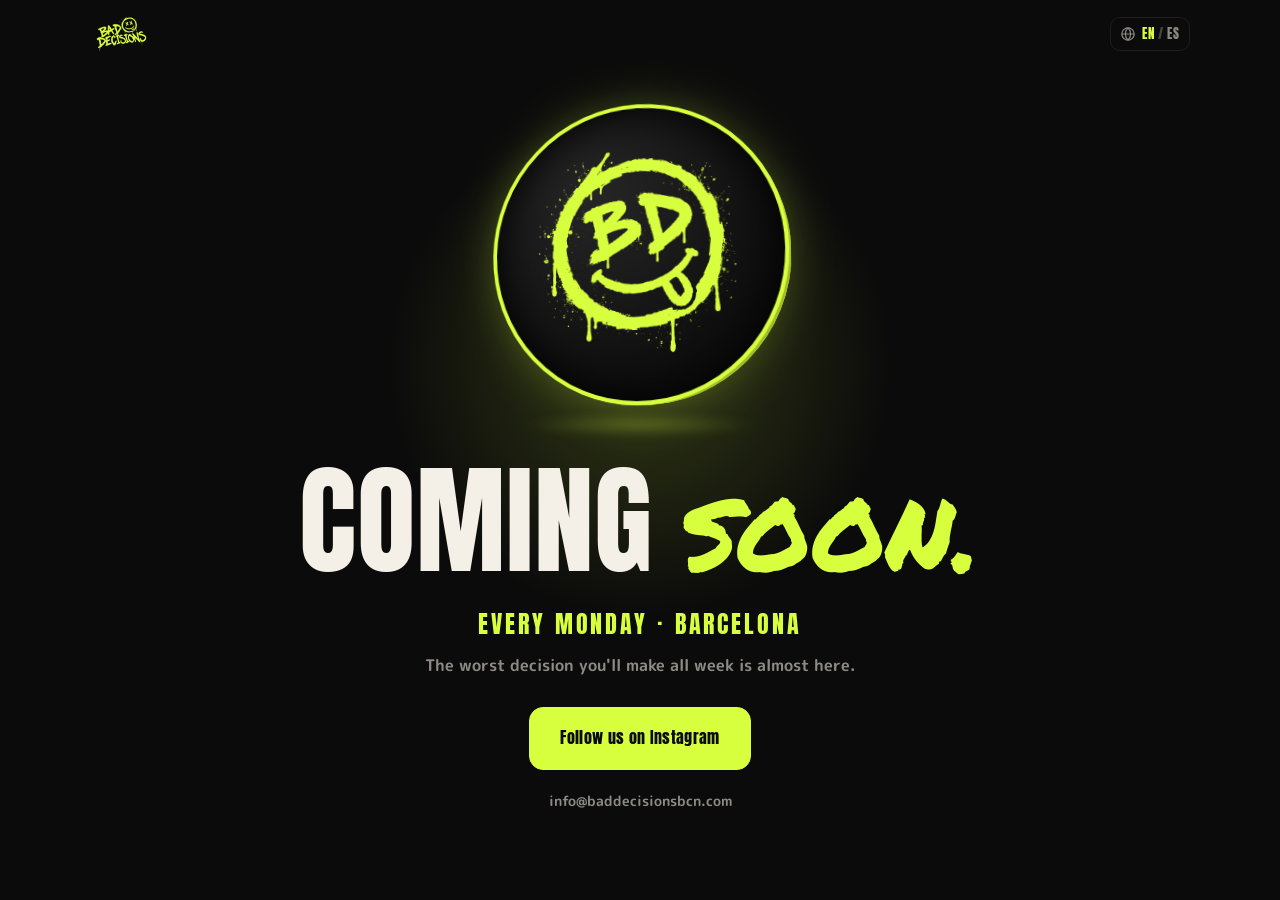
==== commit acc6b8f1: "Guide point 4: how to get to Sala Apolo, NitBus/taxi, Maps button Co-Authored-By: Claude Opus 5.5 <n" ====
--- a/public/index.html
+++ b/public/index.html
@@ -29,7 +29,7 @@
 <meta name="twitter:card" content="summary_large_image">
 <link rel="preload" href="assets/fonts/anton-400.woff2" as="font" type="font/woff2" crossorigin>
 <link rel="preload" href="assets/fonts/mplus-rounded-700.woff2" as="font" type="font/woff2" crossorigin>
-<link rel="stylesheet" href="assets/site.css?v=f35dfada">
+<link rel="stylesheet" href="assets/site.css?v=3c5f487a">
 <script type="application/ld+json">
 {
  "@context": "https://schema.org",
--- a/public/assets/site.css
+++ b/public/assets/site.css
@@ -234,6 +234,8 @@
 .prose ul{margin:12px 0 0 1.1em;display:grid;gap:8px}
 .prose strong{color:var(--cream);font-weight:800}
 .prose a{color:var(--acid)}
+.prose a.btn{color:var(--cream);text-decoration:none}
+.prose .prose-cta{margin-top:22px}
 .prose mark.todo{background:#d8ff3e22;color:var(--acid);border:1px dashed var(--acid);border-radius:6px;padding:0 .3em}
 .legal-prose h2{font-size:clamp(1.4rem,3vw,1.9rem);margin-top:40px}
 .legal-prose em{color:var(--mute);font-style:normal;font-size:.9rem}
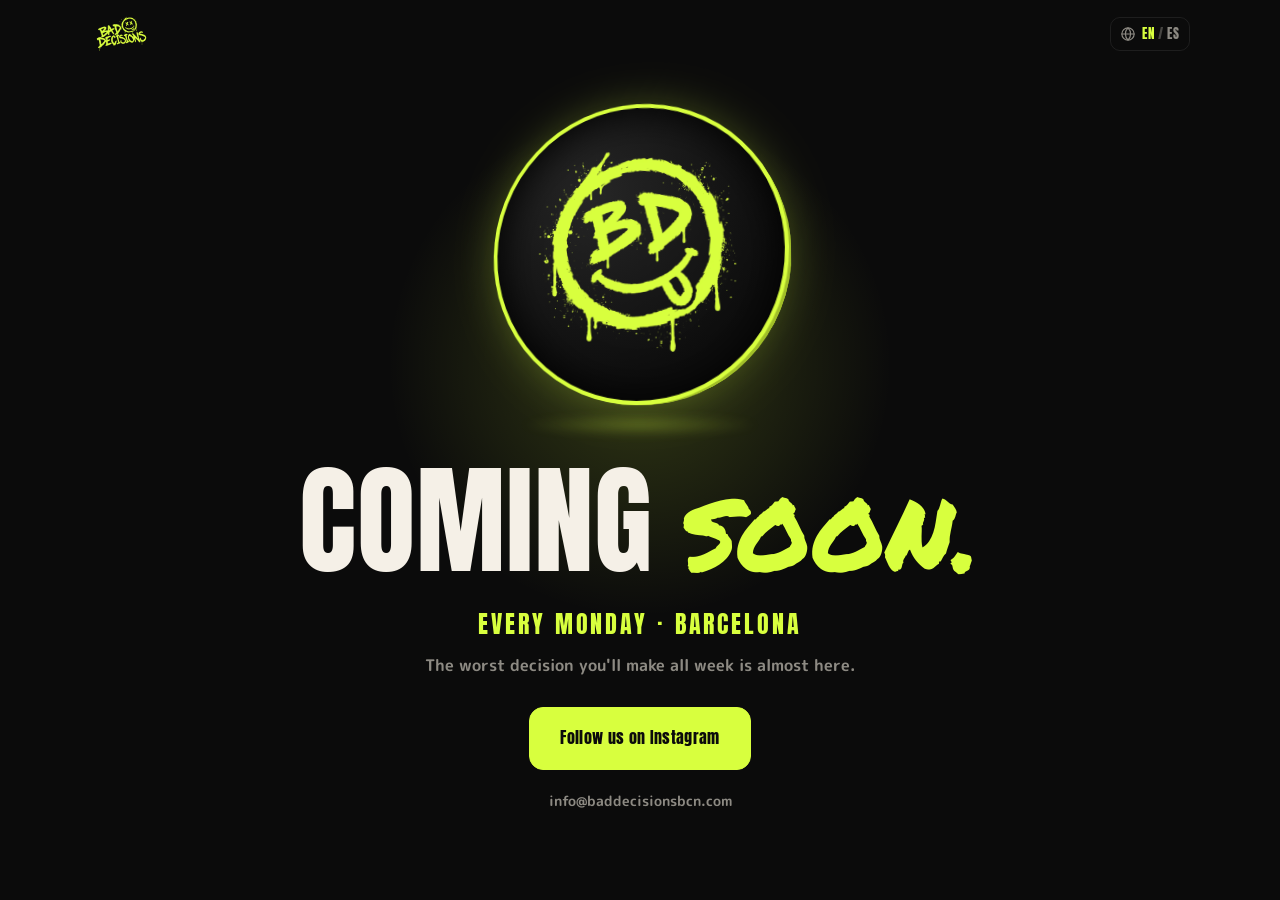
==== commit 139e14df: "Guide point 6 + FAQPage schema and visible updated date Co-Authored-By: Claude Opus 5.5 <noreply@ant" ====
--- a/public/index.html
+++ b/public/index.html
@@ -29,7 +29,7 @@
 <meta name="twitter:card" content="summary_large_image">
 <link rel="preload" href="assets/fonts/anton-400.woff2" as="font" type="font/woff2" crossorigin>
 <link rel="preload" href="assets/fonts/mplus-rounded-700.woff2" as="font" type="font/woff2" crossorigin>
-<link rel="stylesheet" href="assets/site.css?v=3c5f487a">
+<link rel="stylesheet" href="assets/site.css?v=72c294bd">
 <script type="application/ld+json">
 {
  "@context": "https://schema.org",
--- a/public/assets/site.css
+++ b/public/assets/site.css
@@ -236,6 +236,7 @@
 .prose a{color:var(--acid)}
 .prose a.btn{color:var(--cream);text-decoration:none}
 .prose .prose-cta{margin-top:22px}
+.prose .updated{margin-top:40px;color:var(--mute);font-size:.85rem}
 .prose mark.todo{background:#d8ff3e22;color:var(--acid);border:1px dashed var(--acid);border-radius:6px;padding:0 .3em}
 .legal-prose h2{font-size:clamp(1.4rem,3vw,1.9rem);margin-top:40px}
 .legal-prose em{color:var(--mute);font-style:normal;font-size:.9rem}
